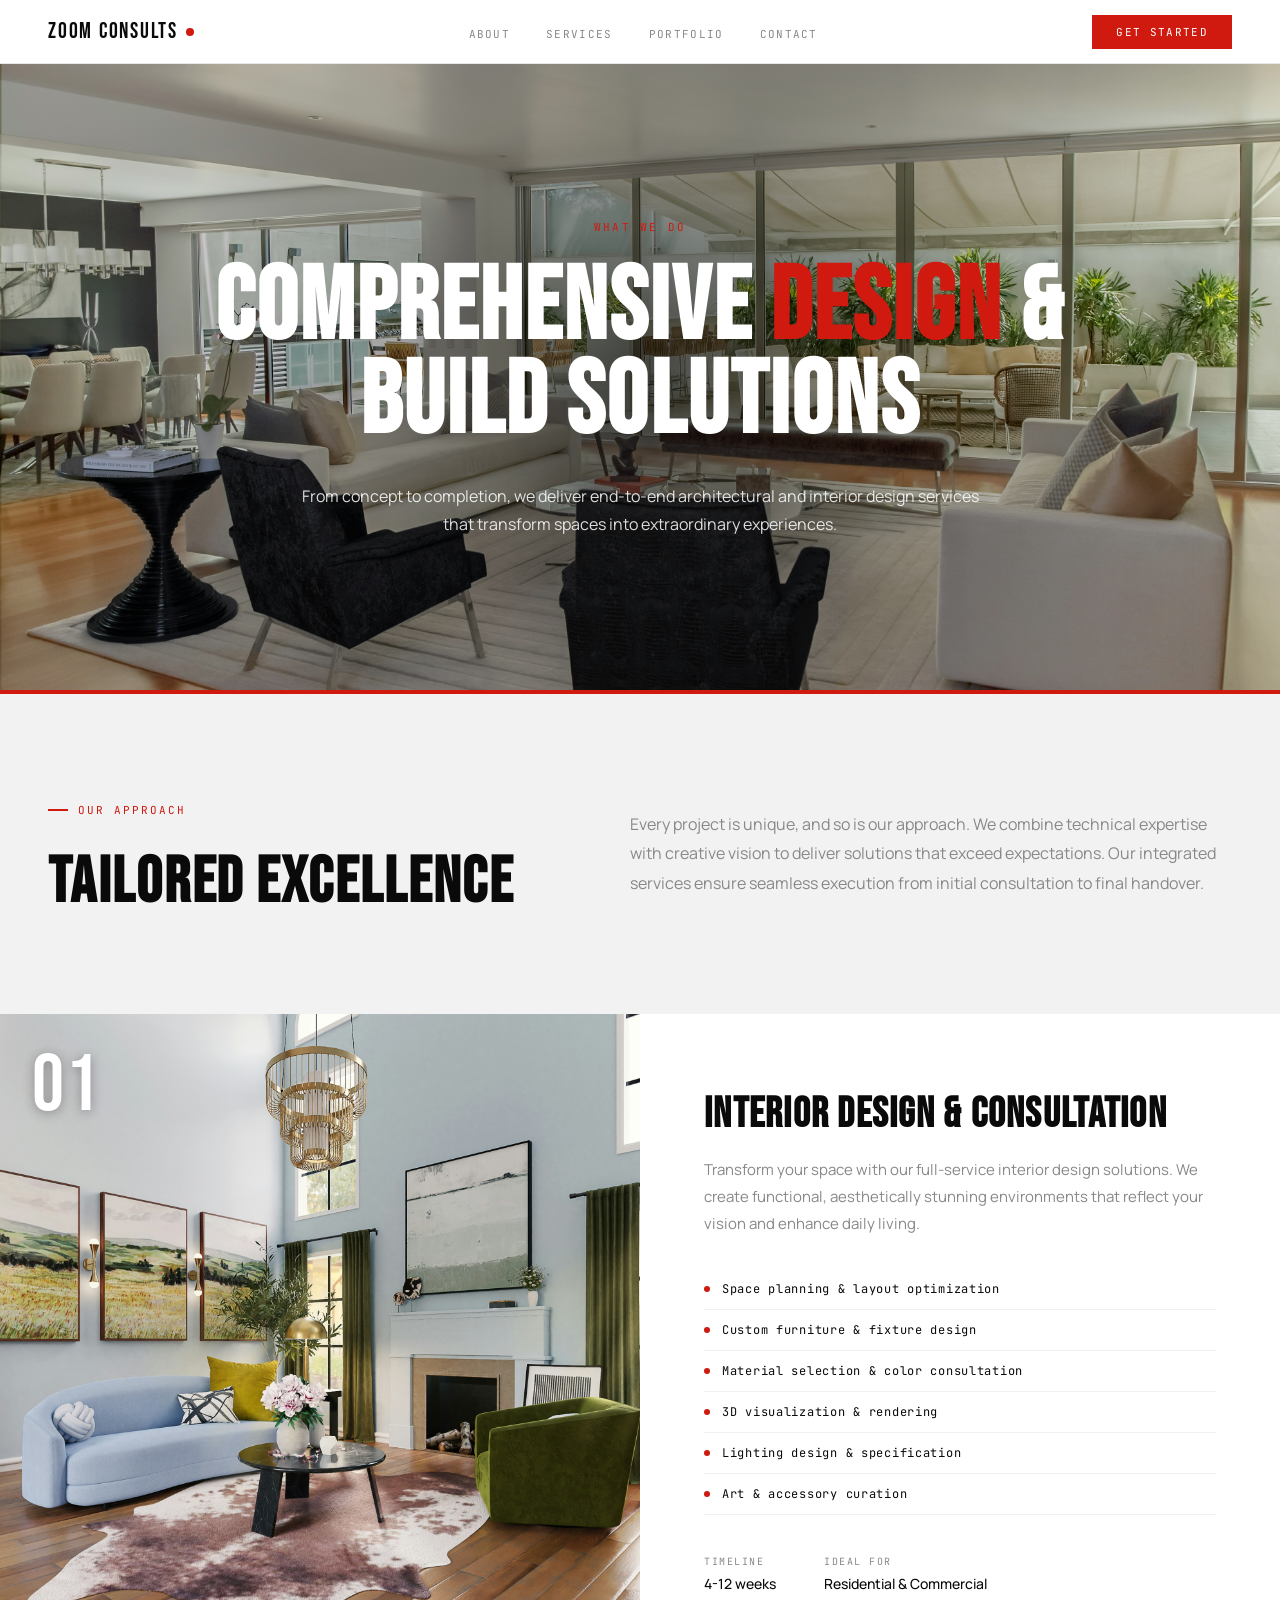
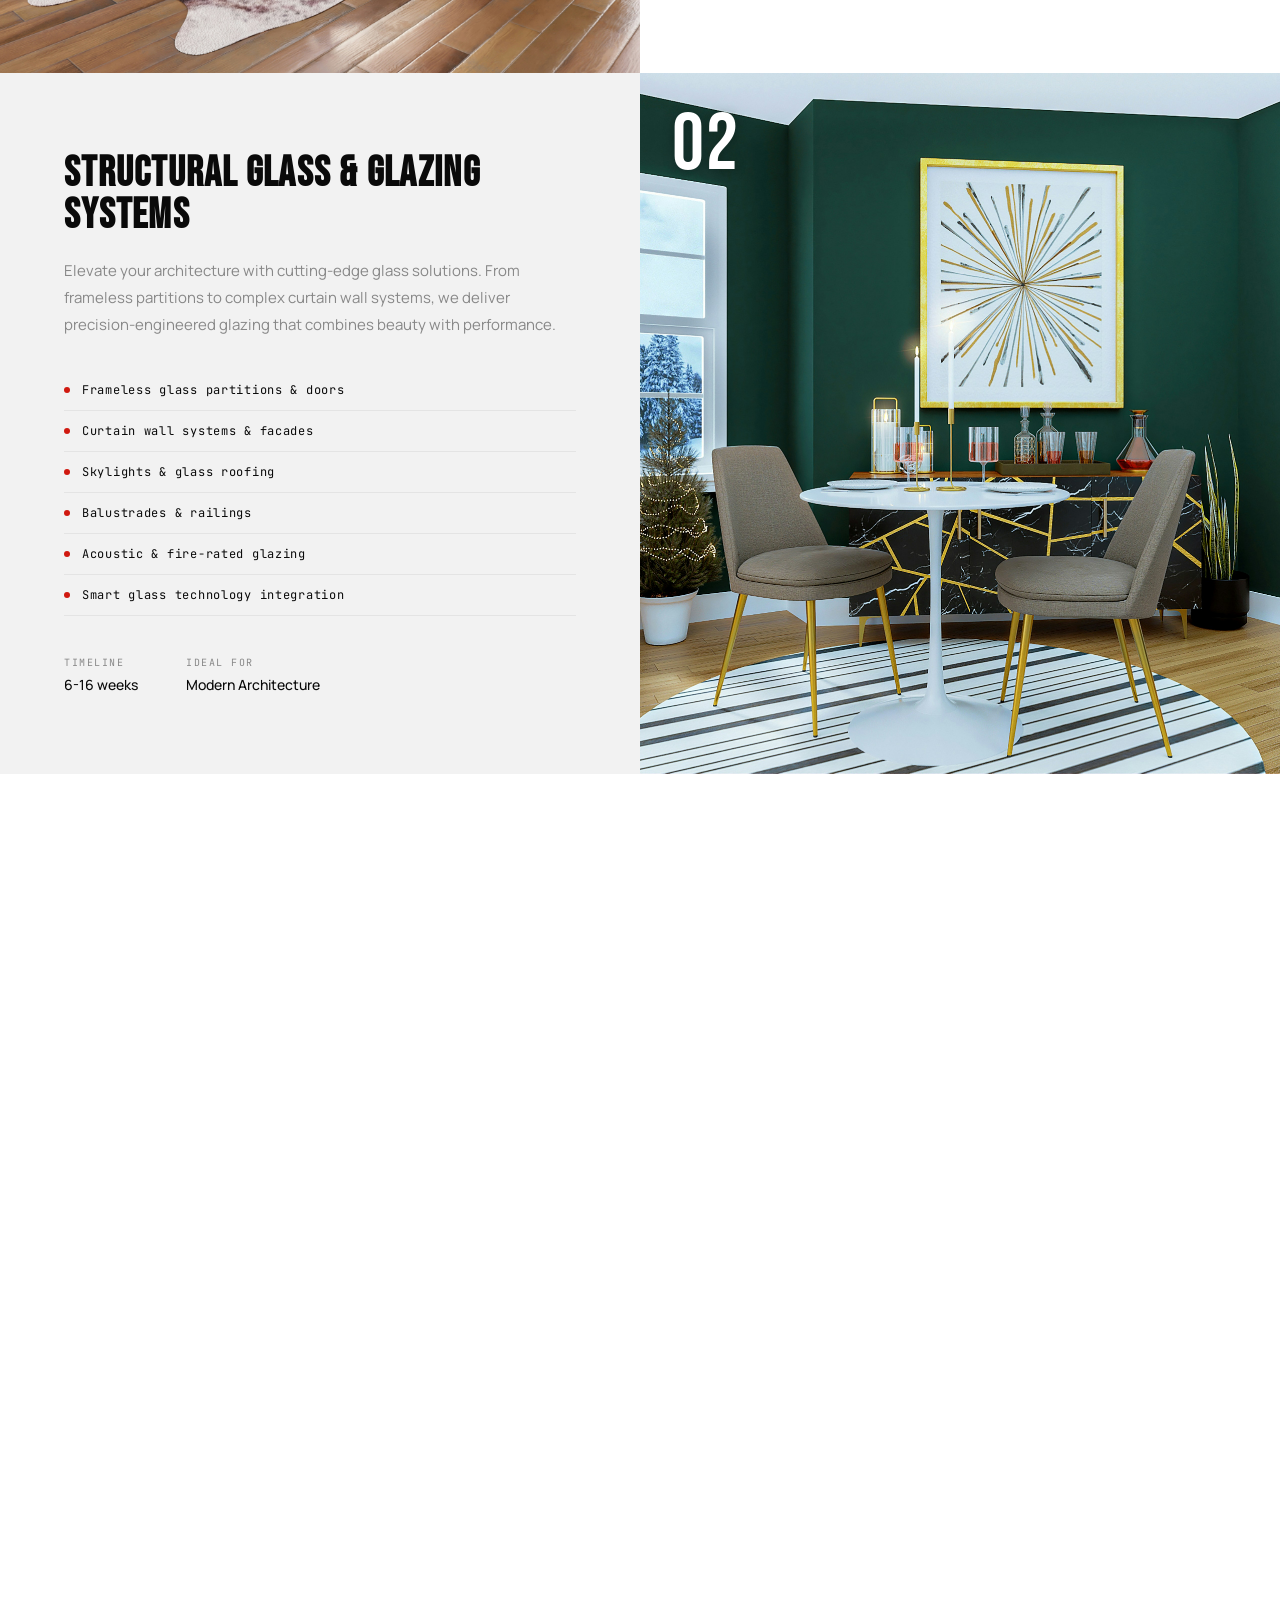
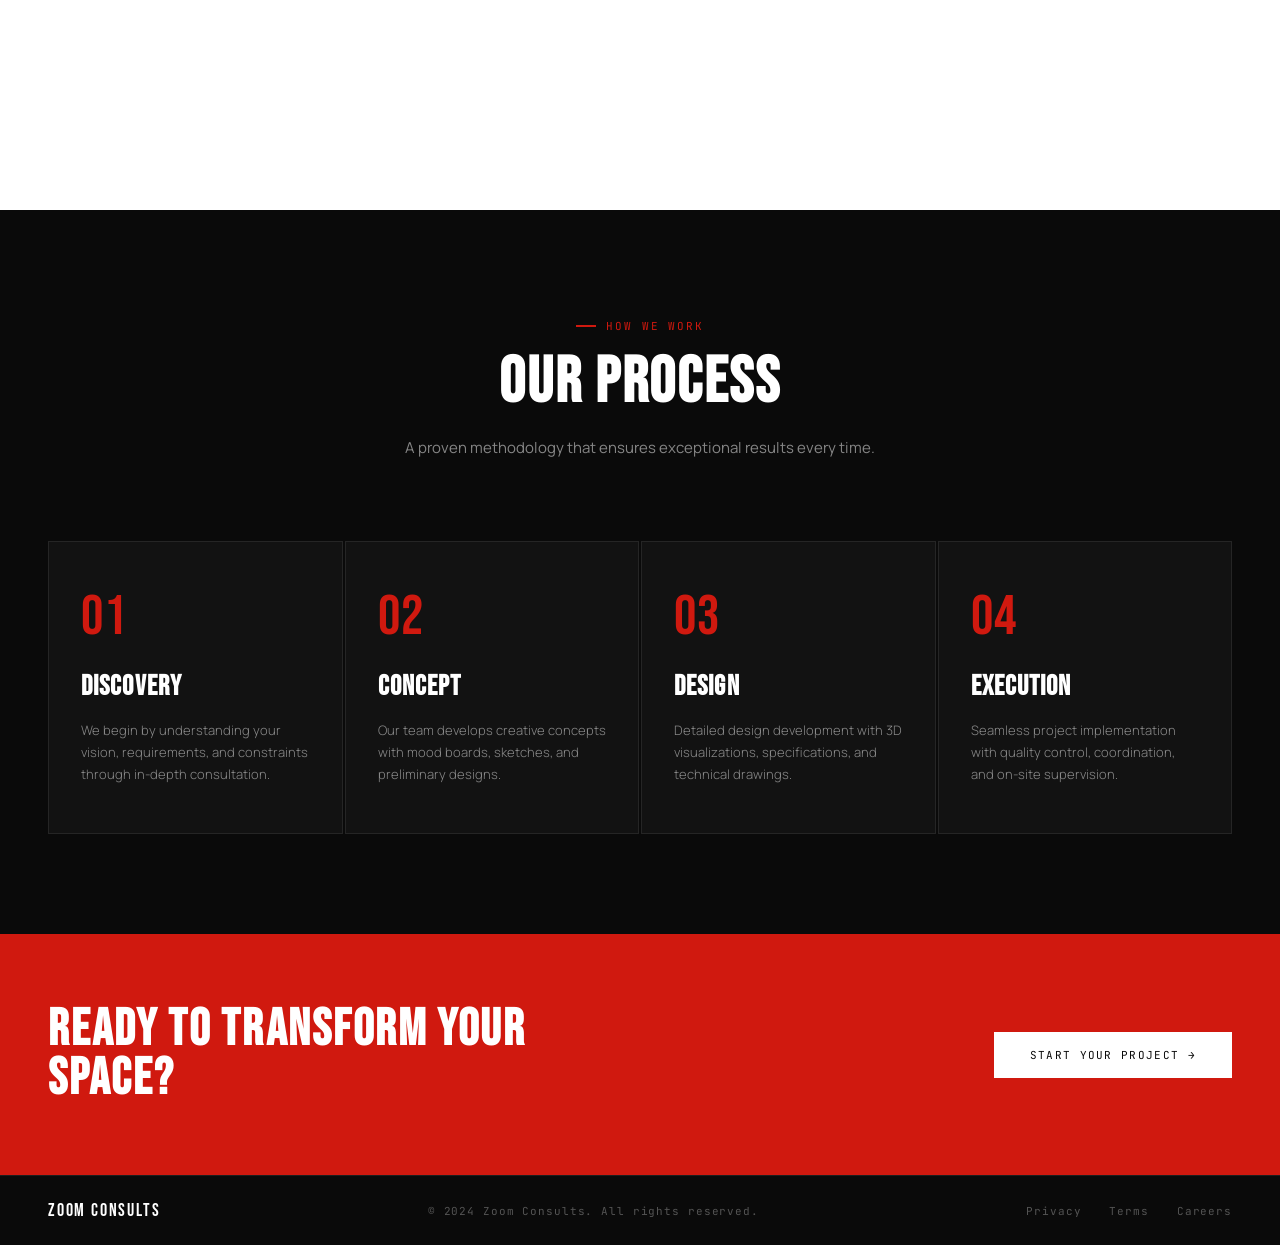
==== services.html @ c6da0308 "Ongoing" ====
<!DOCTYPE html>
<html lang="en">
<head>
    <meta charset="UTF-8">
    <meta name="viewport" content="width=device-width, initial-scale=1.0">
    <title>Our Services - Zoom Consults</title>
    <link rel="preconnect" href="https://fonts.googleapis.com">
    <link rel="preconnect" href="https://fonts.gstatic.com" crossorigin>
    <link href="https://fonts.googleapis.com/css2?family=Bebas+Neue&family=JetBrains+Mono:wght@300;400;500&family=Manrope:wght@300;400;500;600&display=swap" rel="stylesheet">
    <link rel="stylesheet" href="services-styles.css">
</head>
<body>
    <nav>
        <a href="index.html" class="logo">ZOOM CONSULTS<span class="logo-dot"></span></a>
        <ul class="nav-links">
            <li><a href="index.html#about">About</a></li>
            <li><a href="services.html">Services</a></li>
            <li><a href="index.html#showcase">Portfolio</a></li>
            <li><a href="index.html#contact">Contact</a></li>
        </ul>
        <button class="nav-btn" onclick="go('contact')">Get Started</button>
        <button class="burger" onclick="openMob()">
            <span></span><span></span><span></span>
        </button>
    </nav>

    <div class="mob-menu">
        <button class="mob-close" onclick="closeMob()">&times;</button>
        <a href="index.html#about" onclick="closeMob()">About</a>
        <a href="services.html" onclick="closeMob()">Services</a>
        <a href="index.html#showcase" onclick="closeMob()">Portfolio</a>
        <a href="index.html#contact" onclick="closeMob()">Contact</a>
    </div>

    <section class="services-hero">
        <div class="services-hero-content">
            <span class="hero-tag">WHAT WE DO</span>
            <h1 class="hero-h1">Comprehensive <span class="acc">Design</span> & Build Solutions</h1>
            <p class="hero-sub">From concept to completion, we deliver end-to-end architectural and interior design services that transform spaces into extraordinary experiences.</p>
        </div>
    </section>

    <section class="services-intro">
        <div class="intro-left">
            <span class="tag">OUR APPROACH</span>
            <h2 class="st">Tailored Excellence</h2>
        </div>
        <div class="intro-right">
            <p>Every project is unique, and so is our approach. We combine technical expertise with creative vision to deliver solutions that exceed expectations. Our integrated services ensure seamless execution from initial consultation to final handover.</p>
        </div>
    </section>

    <section class="service-detail reveal">
        <div class="detail-img">
            <img src="img/d3.jpg" alt="Interior Design">
            <span class="detail-num">01</span>
        </div>
        <div class="detail-content">
            <h3 class="detail-title">Interior Design & Consultation</h3>
            <p class="detail-desc">Transform your space with our full-service interior design solutions. We create functional, aesthetically stunning environments that reflect your vision and enhance daily living.</p>
            <ul class="detail-list">
                <li>Space planning & layout optimization</li>
                <li>Custom furniture & fixture design</li>
                <li>Material selection & color consultation</li>
                <li>3D visualization & rendering</li>
                <li>Lighting design & specification</li>
                <li>Art & accessory curation</li>
            </ul>
            <div class="detail-meta">
                <div class="meta-item">
                    <span class="meta-label">Timeline</span>
                    <span class="meta-value">4-12 weeks</span>
                </div>
                <div class="meta-item">
                    <span class="meta-label">Ideal For</span>
                    <span class="meta-value">Residential & Commercial</span>
                </div>
            </div>
        </div>
    </section>

    <section class="service-detail reverse reveal">
        <div class="detail-img">
            <img src="img/d5.jpg" alt="Structural Glass">
            <span class="detail-num">02</span>
        </div>
        <div class="detail-content">
            <h3 class="detail-title">Structural Glass & Glazing Systems</h3>
            <p class="detail-desc">Elevate your architecture with cutting-edge glass solutions. From frameless partitions to complex curtain wall systems, we deliver precision-engineered glazing that combines beauty with performance.</p>
            <ul class="detail-list">
                <li>Frameless glass partitions & doors</li>
                <li>Curtain wall systems & facades</li>
                <li>Skylights & glass roofing</li>
                <li>Balustrades & railings</li>
                <li>Acoustic & fire-rated glazing</li>
                <li>Smart glass technology integration</li>
            </ul>
            <div class="detail-meta">
                <div class="meta-item">
                    <span class="meta-label">Timeline</span>
                    <span class="meta-value">6-16 weeks</span>
                </div>
                <div class="meta-item">
                    <span class="meta-label">Ideal For</span>
                    <span class="meta-value">Modern Architecture</span>
                </div>
            </div>
        </div>
    </section>

    <section class="service-detail reveal">
        <div class="detail-img">
            <img src="img/d6.jpg" alt="Project Management">
            <span class="detail-num">03</span>
        </div>
        <div class="detail-content">
            <h3 class="detail-title">End-to-End Project Management</h3>
            <p class="detail-desc">Leave the complexity to us. Our experienced project managers oversee every detail, ensuring your project is delivered on time, within budget, and to the highest standards.</p>
            <ul class="detail-list">
                <li>Project planning & scheduling</li>
                <li>Budget management & cost control</li>
                <li>Contractor coordination & supervision</li>
                <li>Quality assurance & inspections</li>
                <li>Permit & regulatory compliance</li>
                <li>Client communication & reporting</li>
            </ul>
            <div class="detail-meta">
                <div class="meta-item">
                    <span class="meta-label">Timeline</span>
                    <span class="meta-value">Project-dependent</span>
                </div>
                <div class="meta-item">
                    <span class="meta-label">Ideal For</span>
                    <span class="meta-value">All Project Scales</span>
                </div>
            </div>
        </div>
    </section>

    <section class="service-detail reverse reveal">
        <div class="detail-img">
            <img src="img/d7.jpg" alt="Training Academy">
            <span class="detail-num">04</span>
        </div>
        <div class="detail-content">
            <h3 class="detail-title">Design Training Academy</h3>
            <p class="detail-desc">Empower your team with industry-leading training. Our academy offers comprehensive programs for design professionals, from foundational skills to advanced specializations.</p>
            <ul class="detail-list">
                <li>Interior design fundamentals</li>
                <li>Technical drawing & CAD software</li>
                <li>3D modeling & visualization</li>
                <li>Material science & specifications</li>
                <li>Project management essentials</li>
                <li>Business development for designers</li>
            </ul>
            <div class="detail-meta">
                <div class="meta-item">
                    <span class="meta-label">Timeline</span>
                    <span class="meta-value">4-24 weeks</span>
                </div>
                <div class="meta-item">
                    <span class="meta-label">Ideal For</span>
                    <span class="meta-value">Professionals & Students</span>
                </div>
            </div>
        </div>
    </section>

    <section class="service-detail reveal">
        <div class="detail-img">
            <img src="img/d8.jpg" alt="Vendor Network">
            <span class="detail-num">05</span>
        </div>
        <div class="detail-content">
            <h3 class="detail-title">Vendor & Artisan Network</h3>
            <p class="detail-desc">Access our curated network of trusted suppliers and skilled craftspeople. We connect you with the best resources to bring your vision to life with quality and reliability.</p>
            <ul class="detail-list">
                <li>Premium material suppliers</li>
                <li>Custom furniture manufacturers</li>
                <li>Specialized contractors & installers</li>
                <li>Artisan craftspeople & finishers</li>
                <li>Technology & automation partners</li>
                <li>Sustainable & eco-friendly vendors</li>
            </ul>
            <div class="detail-meta">
                <div class="meta-item">
                    <span class="meta-label">Timeline</span>
                    <span class="meta-value">Immediate access</span>
                </div>
                <div class="meta-item">
                    <span class="meta-label">Ideal For</span>
                    <span class="meta-value">All Projects</span>
                </div>
            </div>
        </div>
    </section>

    <section class="service-detail reverse reveal">
        <div class="detail-img">
            <img src="img/d10.jpg" alt="Architectural Design">
            <span class="detail-num">06</span>
        </div>
        <div class="detail-content">
            <h3 class="detail-title">Architectural Design Services</h3>
            <p class="detail-desc">Create buildings that inspire. Our architectural team designs innovative, sustainable structures that harmonize form, function, and environmental responsibility.</p>
            <ul class="detail-list">
                <li>Conceptual design & master planning</li>
                <li>Architectural drawings & documentation</li>
                <li>Building code compliance</li>
                <li>Sustainable design strategies</li>
                <li>Renovation & adaptive reuse</li>
                <li>Construction administration</li>
            </ul>
            <div class="detail-meta">
                <div class="meta-item">
                    <span class="meta-label">Timeline</span>
                    <span class="meta-value">12-36 weeks</span>
                </div>
                <div class="meta-item">
                    <span class="meta-label">Ideal For</span>
                    <span class="meta-value">New Construction</span>
                </div>
            </div>
        </div>
    </section>

    <section class="process-section">
        <div class="process-header">
            <span class="tag">HOW WE WORK</span>
            <h2 class="st">Our Process</h2>
            <p>A proven methodology that ensures exceptional results every time.</p>
        </div>
        <div class="process-grid">
            <div class="process-card reveal d1">
                <span class="process-num">01</span>
                <h4>Discovery</h4>
                <p>We begin by understanding your vision, requirements, and constraints through in-depth consultation.</p>
            </div>
            <div class="process-card reveal d2">
                <span class="process-num">02</span>
                <h4>Concept</h4>
                <p>Our team develops creative concepts with mood boards, sketches, and preliminary designs.</p>
            </div>
            <div class="process-card reveal d3">
                <span class="process-num">03</span>
                <h4>Design</h4>
                <p>Detailed design development with 3D visualizations, specifications, and technical drawings.</p>
            </div>
            <div class="process-card reveal d4">
                <span class="process-num">04</span>
                <h4>Execution</h4>
                <p>Seamless project implementation with quality control, coordination, and on-site supervision.</p>
            </div>
        </div>
    </section>

    <section class="cta-band">
        <h2>Ready to Transform Your Space?</h2>
        <a href="index.html#contact" class="btn-white">Start Your Project →</a>
    </section>

    <footer>
        <div class="foot-logo">ZOOM CONSULTS</div>
        <div class="foot-copy">© 2024 Zoom Consults. All rights reserved.</div>
        <div class="foot-links">
            <a href="#">Privacy</a>
            <a href="#">Terms</a>
            <a href="#">Careers</a>
        </div>
    </footer>

    <script src="script.js"></script>
</body>
</html>
---- services-styles.css ----
*, *::before, *::after { margin: 0; padding: 0; box-sizing: border-box; }
html { scroll-behavior: smooth; }
body { background: #fff; color: #0a0a0a; font-family: 'Manrope', sans-serif; overflow-x: hidden; }
img { display: block; width: 100%; height: 100%; object-fit: cover; }
a { text-decoration: none; color: inherit; }
:root {
  --black: #0a0a0a; --red: #d0190f; --red2: #b01208;
  --white: #ffffff; --grey: #f2f2f2; --muted: #888;
  --f-d: 'Bebas Neue', sans-serif;
  --f-b: 'Manrope', sans-serif;
  --f-m: 'JetBrains Mono', monospace;
}

/* NAV */
nav {
  position: fixed; top: 0; left: 0; right: 0; z-index: 100;
  background: var(--white); border-bottom: 1px solid #e8e8e8;
  display: flex; align-items: center; justify-content: space-between;
  padding: 0 48px; height: 64px; transition: box-shadow .3s;
}
nav.shadow { box-shadow: 0 2px 24px rgba(0,0,0,.07); }
.logo { font-family: var(--f-d); font-size: 22px; letter-spacing: .08em; color: var(--black); display: flex; align-items: center; gap: 8px; }
.logo-dot { width: 8px; height: 8px; background: var(--red); border-radius: 50%; flex-shrink: 0; }
.nav-links { display: flex; align-items: center; gap: 36px; list-style: none; }
.nav-links a { font-family: var(--f-m); font-size: 11px; letter-spacing: .12em; text-transform: uppercase; color: var(--muted); transition: color .2s; position: relative; padding-bottom: 2px; }
.nav-links a::after { content: ''; position: absolute; bottom: -2px; left: 0; width: 0; height: 2px; background: var(--red); transition: width .25s; }
.nav-links a:hover { color: var(--black); }
.nav-links a:hover::after { width: 100%; }
.nav-btn { background: var(--red); color: var(--white); font-family: var(--f-m); font-size: 11px; letter-spacing: .12em; text-transform: uppercase; padding: 10px 24px; border: none; cursor: pointer; transition: background .2s; }
.nav-btn:hover { background: var(--red2); }
.burger { display: none; flex-direction: column; gap: 5px; background: none; border: none; cursor: pointer; }
.burger span { display: block; width: 22px; height: 2px; background: var(--black); }

/* MOBILE MENU */
.mob-menu { display: none; position: fixed; inset: 0; z-index: 99; background: var(--black); flex-direction: column; align-items: center; justify-content: center; gap: 40px; }
.mob-menu.open { display: flex; }
.mob-menu a { font-family: var(--f-d); font-size: 52px; letter-spacing: .06em; color: var(--white); transition: color .2s; }
.mob-menu a:hover { color: var(--red); }
.mob-close { position: absolute; top: 20px; right: 32px; background: none; border: none; color: var(--white); font-size: 32px; cursor: pointer; line-height: 1; }

/* SERVICES HERO */
.services-hero {
  margin-top: 64px;
  background: url('img/d11.jpg') center/cover no-repeat;
  min-height: 70vh;
  display: flex;
  align-items: center;
  justify-content: center;
  text-align: center;
  padding: 80px 48px;
  position: relative;
}
.services-hero::before {
  content: '';
  position: absolute;
  inset: 0;
  background: radial-gradient(circle at center, rgba(10, 10, 10, 0.7) 0%, rgba(10, 10, 10, 0.3) 40%, transparent 100%);
  z-index: 0;
}
.services-hero::after {
  content: '';
  position: absolute;
  bottom: 0;
  left: 0;
  right: 0;
  height: 4px;
  background: var(--red);
}
.services-hero-content {
  max-width: 900px;
  position: relative;
  z-index: 1;
}
.hero-tag { font-family: var(--f-m); font-size: 11px; letter-spacing: .2em; text-transform: uppercase; color: var(--red); margin-bottom: 28px; display: block; }
.hero-h1 { font-family: var(--f-d); font-size: clamp(64px, 8vw, 120px); line-height: .92; letter-spacing: .02em; color: var(--white); margin-bottom: 32px; }
.hero-h1 .acc { color: var(--red); }
.hero-sub { font-size: 16px; font-weight: 400; line-height: 1.75; color: rgba(255,255,255,.85); max-width: 700px; margin: 0 auto; }

/* SERVICES INTRO */
.services-intro {
  padding: 100px 48px;
  background: var(--grey);
  display: grid;
  grid-template-columns: 1fr 1.2fr;
  gap: 80px;
  align-items: center;
}
.intro-left h2 { margin-top: 16px; }
.intro-right p {
  font-size: 16px;
  line-height: 1.85;
  color: var(--muted);
  font-weight: 400;
}

/* SHARED */
.tag { display: inline-flex; align-items: center; gap: 10px; font-family: var(--f-m); font-size: 11px; letter-spacing: .18em; text-transform: uppercase; color: var(--red); margin-bottom: 20px; }
.tag::before { content: ''; display: block; width: 20px; height: 2px; background: var(--red); }
h2.st { font-family: var(--f-d); font-size: clamp(48px, 5vw, 80px); letter-spacing: .03em; line-height: .95; color: var(--black); }
.reveal { opacity: 0; transform: translateY(24px); transition: opacity .7s ease, transform .7s ease; }
.reveal.visible { opacity: 1; transform: translateY(0); }
.d1 { transition-delay: .1s; } .d2 { transition-delay: .2s; } .d3 { transition-delay: .3s; } .d4 { transition-delay: .4s; }

/* SERVICE DETAIL */
.service-detail {
  display: grid;
  grid-template-columns: 1fr 1fr;
  min-height: 600px;
  background: var(--white);
}
.service-detail.reverse {
  background: var(--grey);
}
.service-detail.reverse .detail-img {
  order: 2;
}
.service-detail.reverse .detail-content {
  order: 1;
}
.detail-img {
  position: relative;
  overflow: hidden;
}
.detail-img img {
  transition: transform .6s cubic-bezier(.4,0,.2,1);
}
.service-detail:hover .detail-img img {
  transform: scale(1.05);
}
.detail-num {
  position: absolute;
  top: 32px;
  left: 32px;
  font-family: var(--f-d);
  font-size: 80px;
  letter-spacing: .02em;
  color: var(--white);
  text-shadow: 0 2px 12px rgba(0,0,0,.3);
  line-height: 1;
}
.detail-content {
  padding: 80px 64px;
  display: flex;
  flex-direction: column;
  justify-content: center;
}
.detail-title {
  font-family: var(--f-d);
  font-size: 42px;
  letter-spacing: .03em;
  color: var(--black);
  margin-bottom: 20px;
  line-height: 1;
}
.detail-desc {
  font-size: 15px;
  line-height: 1.8;
  color: var(--muted);
  margin-bottom: 32px;
  font-weight: 400;
}
.detail-list {
  list-style: none;
  margin-bottom: 40px;
}
.detail-list li {
  display: flex;
  align-items: center;
  gap: 12px;
  font-family: var(--f-m);
  font-size: 12px;
  letter-spacing: .06em;
  color: var(--black);
  padding: 12px 0;
  border-bottom: 1px solid rgba(0,0,0,.06);
}
.detail-list li::before {
  content: '';
  width: 6px;
  height: 6px;
  background: var(--red);
  border-radius: 50%;
  flex-shrink: 0;
}
.detail-meta {
  display: flex;
  gap: 48px;
}
.meta-item {
  display: flex;
  flex-direction: column;
  gap: 6px;
}
.meta-label {
  font-family: var(--f-m);
  font-size: 10px;
  letter-spacing: .15em;
  text-transform: uppercase;
  color: var(--muted);
}
.meta-value {
  font-family: var(--f-b);
  font-size: 14px;
  font-weight: 500;
  color: var(--black);
}

/* PROCESS SECTION */
.process-section {
  background: var(--black);
  padding: 100px 48px;
}
.process-header {
  text-align: center;
  max-width: 700px;
  margin: 0 auto 80px;
}
.process-header h2 {
  color: var(--white);
  margin-bottom: 20px;
}
.process-header p {
  font-size: 15px;
  line-height: 1.8;
  color: rgba(255,255,255,.5);
}
.process-grid {
  display: grid;
  grid-template-columns: repeat(4, 1fr);
  gap: 2px;
}
.process-card {
  background: rgba(255,255,255,.03);
  padding: 48px 32px;
  border: 1px solid rgba(255,255,255,.08);
  transition: background .3s, border-color .3s;
}
.process-card:hover {
  background: rgba(255,255,255,.06);
  border-color: var(--red);
}
.process-num {
  font-family: var(--f-d);
  font-size: 56px;
  letter-spacing: .02em;
  color: var(--red);
  display: block;
  margin-bottom: 24px;
  line-height: 1;
}
.process-card h4 {
  font-family: var(--f-d);
  font-size: 28px;
  letter-spacing: .04em;
  color: var(--white);
  margin-bottom: 16px;
}
.process-card p {
  font-size: 13px;
  line-height: 1.7;
  color: rgba(255,255,255,.5);
  font-weight: 300;
}

/* CTA BAND */
.cta-band { background: var(--red); color: var(--white); padding: 72px 48px; display: flex; align-items: center; justify-content: space-between; gap: 40px; }
.cta-band h2 { font-family: var(--f-d); font-size: clamp(40px, 4vw, 64px); letter-spacing: .04em; line-height: .95; max-width: 560px; }
.btn-white { display: inline-flex; align-items: center; gap: 12px; background: var(--white); color: var(--black); font-family: var(--f-m); font-size: 11px; letter-spacing: .12em; text-transform: uppercase; padding: 16px 36px; transition: background .2s; white-space: nowrap; flex-shrink: 0; }
.btn-white:hover { background: #e8e8e8; }

/* FOOTER */
footer { background: var(--black); border-top: 1px solid rgba(255,255,255,.08); padding: 24px 48px; display: flex; align-items: center; justify-content: space-between; }
.foot-logo { font-family: var(--f-d); font-size: 18px; letter-spacing: .1em; color: var(--white); }
.foot-copy { font-family: var(--f-m); font-size: 11px; letter-spacing: .08em; color: rgba(255,255,255,.3); }
.foot-links { display: flex; gap: 28px; }
.foot-links a { font-family: var(--f-m); font-size: 11px; letter-spacing: .08em; color: rgba(255,255,255,.3); transition: color .2s; }
.foot-links a:hover { color: var(--red); }

/* RESPONSIVE */
@media (max-width: 1024px) {
  nav { padding: 0 24px; }
  .nav-links, .nav-btn { display: none; }
  .burger { display: flex; }
  .services-hero { padding: 60px 24px; min-height: 60vh; }
  .services-intro { grid-template-columns: 1fr; gap: 40px; padding: 80px 24px; }
  .service-detail { grid-template-columns: 1fr; }
  .service-detail.reverse .detail-img { order: 1; }
  .service-detail.reverse .detail-content { order: 2; }
  .detail-img { min-height: 400px; }
  .detail-content { padding: 60px 32px; }
  .process-grid { grid-template-columns: 1fr 1fr; }
  .process-section { padding: 80px 24px; }
  .cta-band { flex-direction: column; padding: 60px 24px; text-align: center; }
  footer { flex-direction: column; gap: 16px; text-align: center; padding: 24px; }
}
@media (max-width: 640px) {
  .process-grid { grid-template-columns: 1fr; }
  .detail-meta { flex-direction: column; gap: 24px; }
}
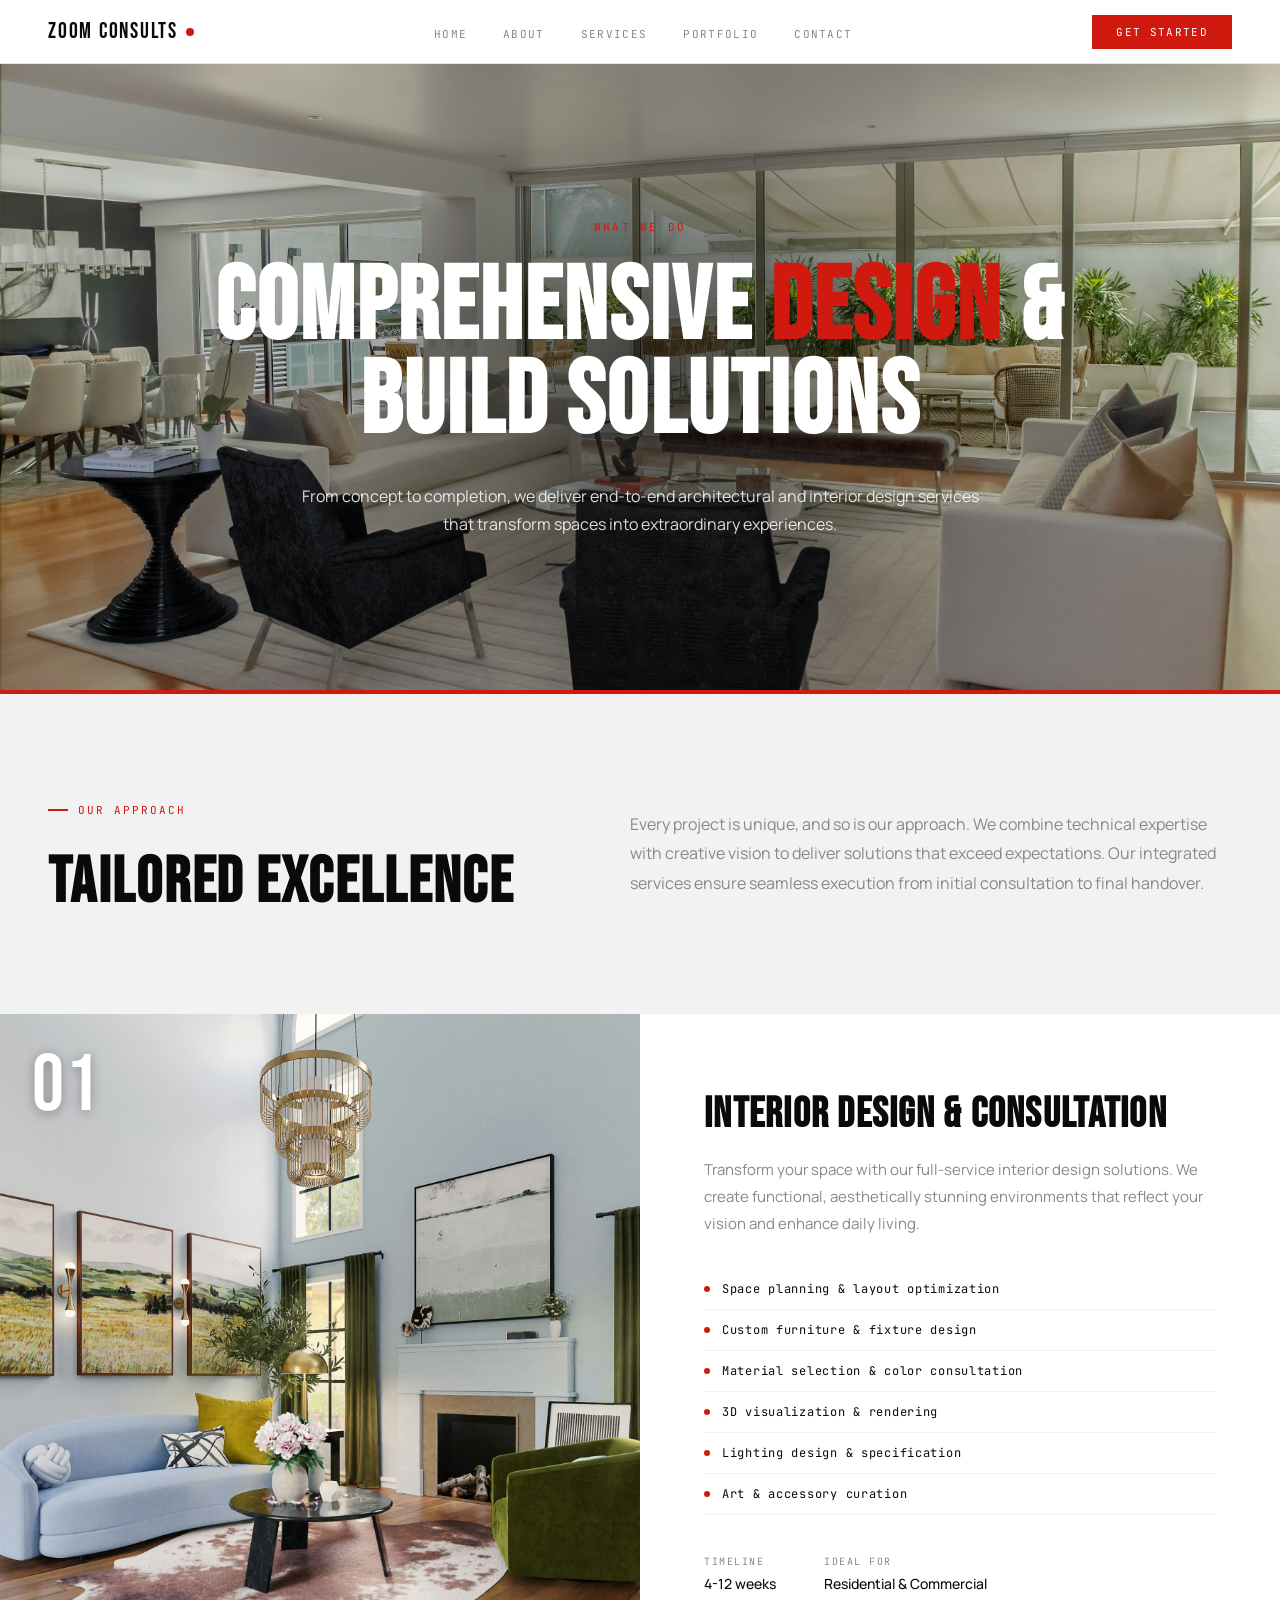
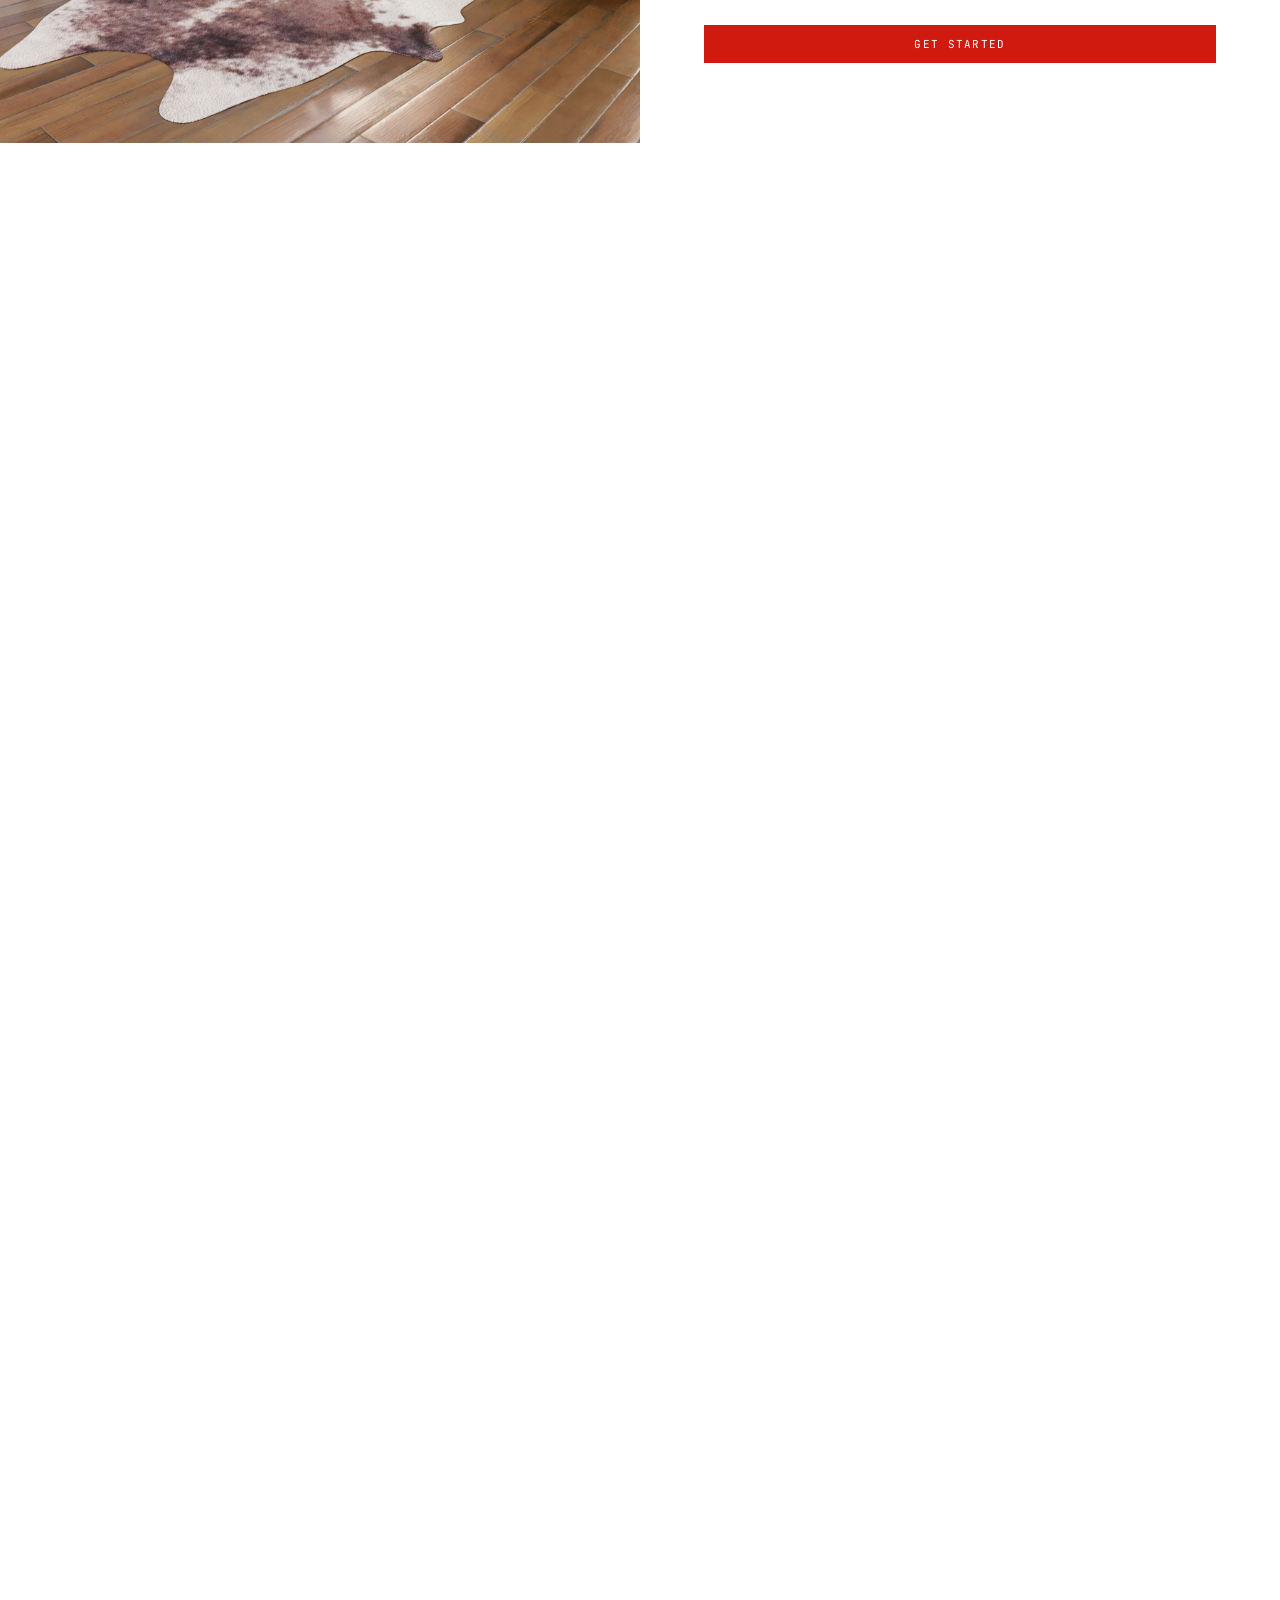
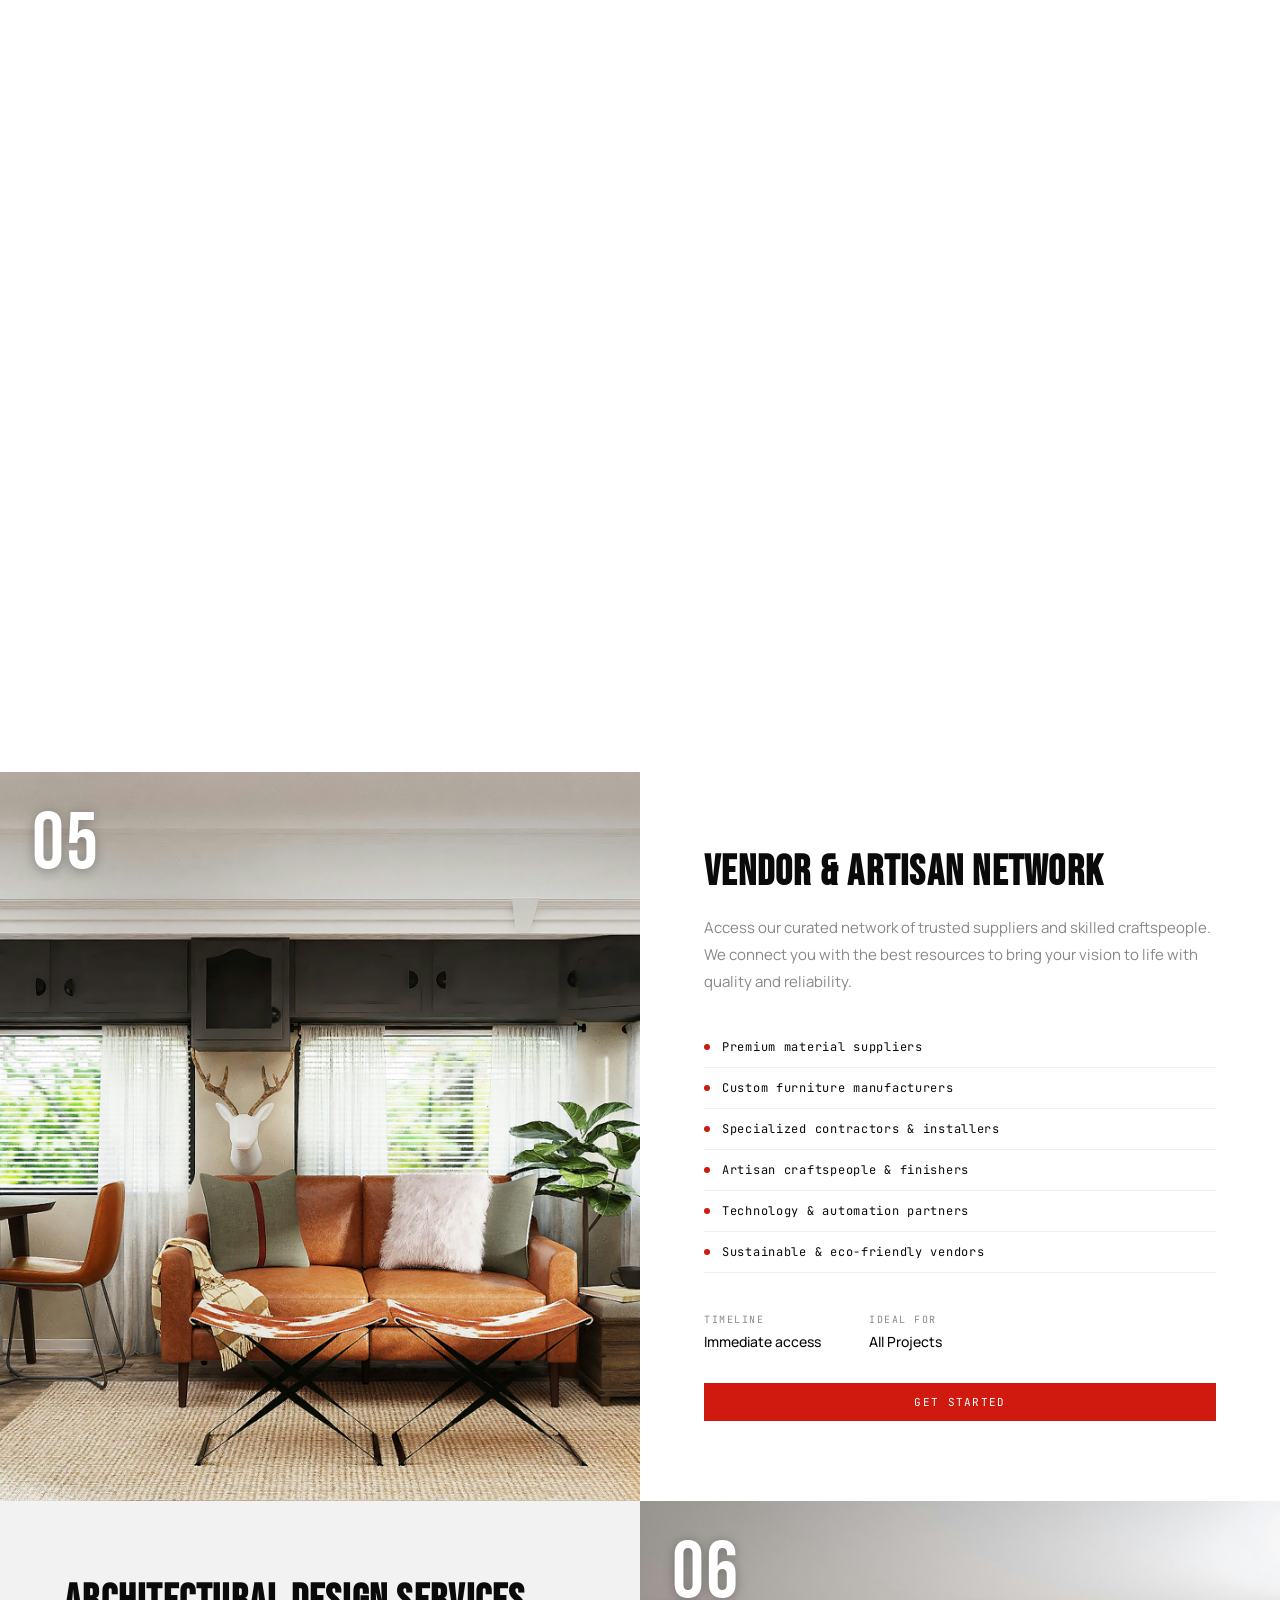
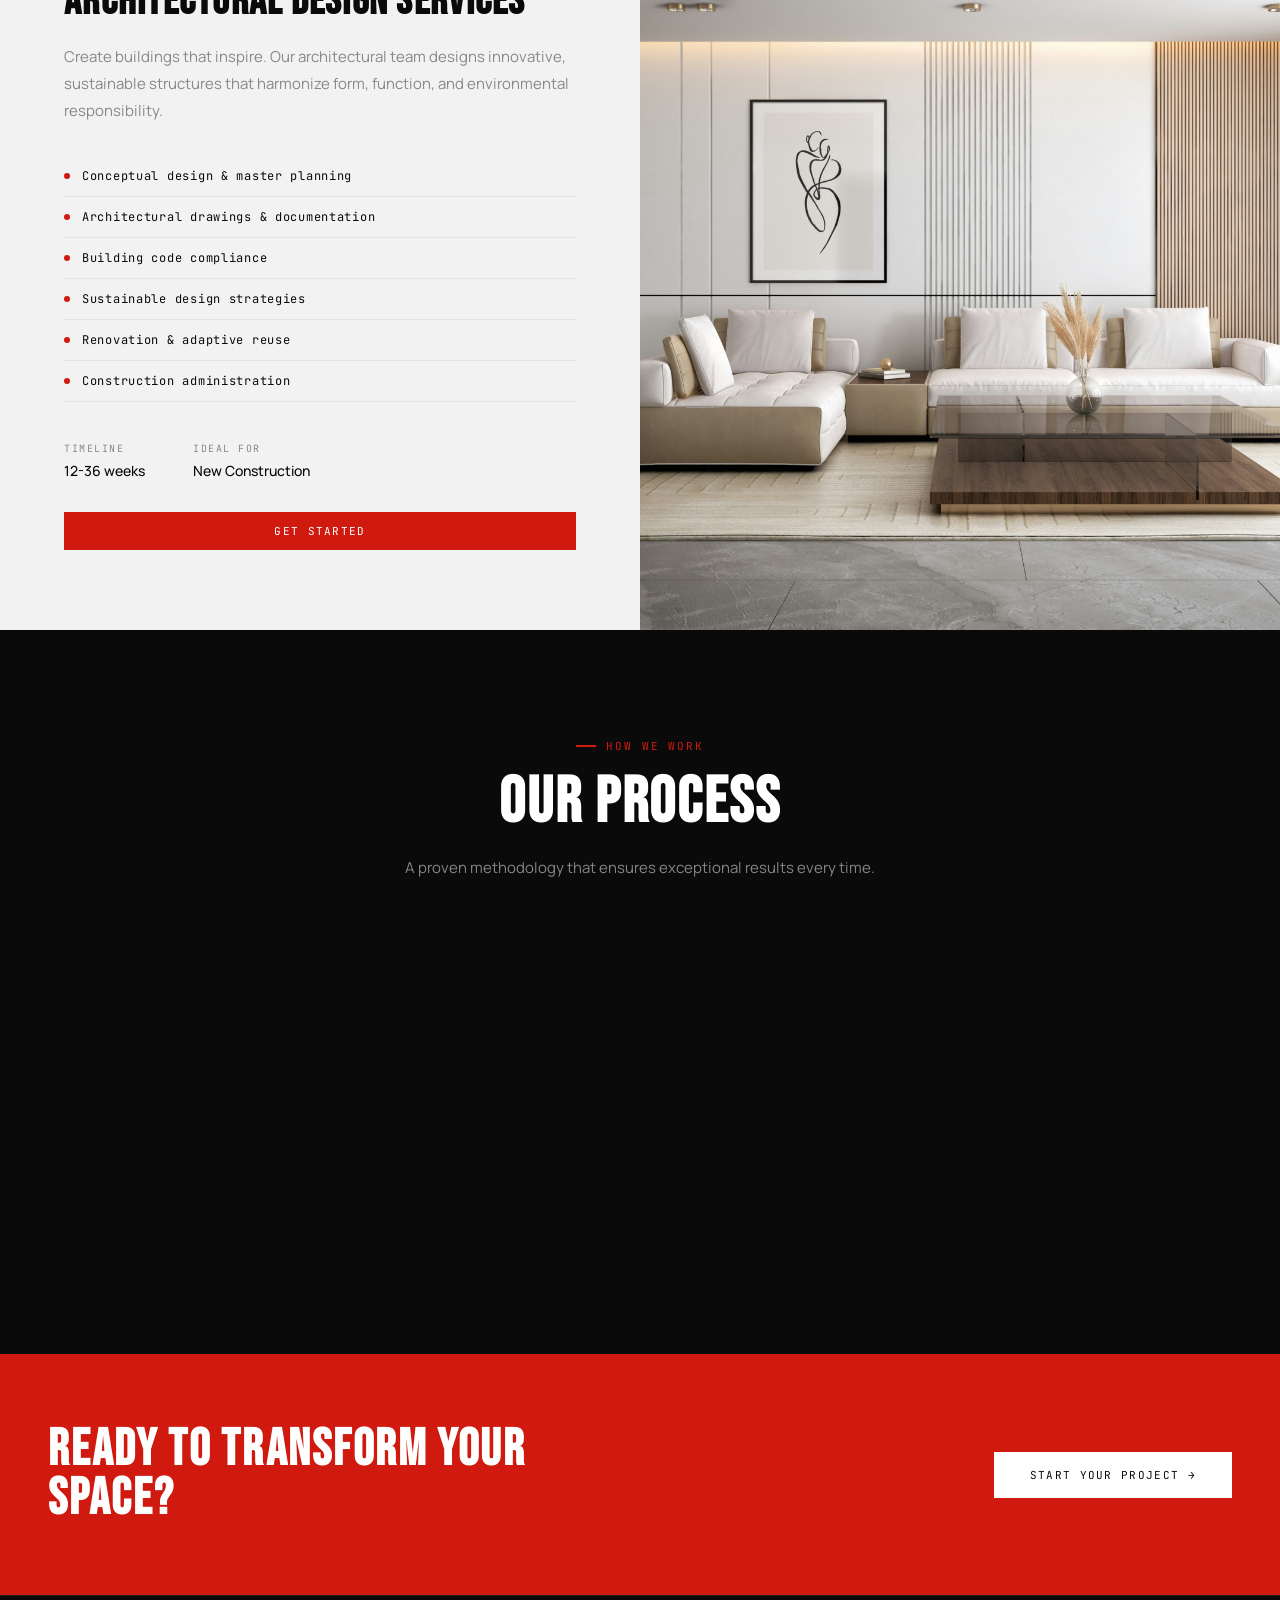
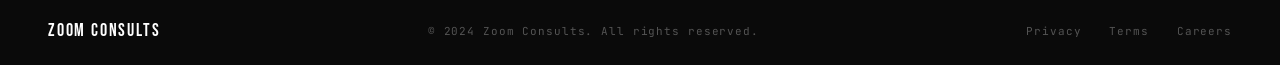
==== commit 20d9dc69: "Ongoing" ====
--- a/services.html
+++ b/services.html
@@ -10,26 +10,28 @@
     <link rel="stylesheet" href="services-styles.css">
 </head>
 <body>
-    <nav>
+    <nav id="nav">
         <a href="index.html" class="logo">ZOOM CONSULTS<span class="logo-dot"></span></a>
         <ul class="nav-links">
-            <li><a href="index.html#about">About</a></li>
+            <li><a href="index.html">Home</a></li>
+            <li><a href="about.html">About</a></li>
             <li><a href="services.html">Services</a></li>
-            <li><a href="index.html#showcase">Portfolio</a></li>
-            <li><a href="index.html#contact">Contact</a></li>
+            <li><a href="portfolio.html">Portfolio</a></li>
+            <li><a href="contact.html">Contact</a></li>
         </ul>
-        <button class="nav-btn" onclick="go('contact')">Get Started</button>
+        <button class="nav-btn" onclick="window.location.href='contact.html'">Get Started</button>
         <button class="burger" onclick="openMob()">
             <span></span><span></span><span></span>
         </button>
     </nav>
 
-    <div class="mob-menu">
+    <div class="mob-menu" id="mobMenu">
         <button class="mob-close" onclick="closeMob()">&times;</button>
-        <a href="index.html#about" onclick="closeMob()">About</a>
+        <a href="index.html" onclick="closeMob()">Home</a>
+        <a href="about.html" onclick="closeMob()">About</a>
         <a href="services.html" onclick="closeMob()">Services</a>
-        <a href="index.html#showcase" onclick="closeMob()">Portfolio</a>
-        <a href="index.html#contact" onclick="closeMob()">Contact</a>
+        <a href="portfolio.html" onclick="closeMob()">Portfolio</a>
+        <a href="contact.html" onclick="closeMob()">Contact</a>
     </div>
 
     <section class="services-hero">
@@ -76,6 +78,7 @@
                     <span class="meta-value">Residential & Commercial</span>
                 </div>
             </div>
+            <a href="contact.html" class="btn-service">Get Started</a>
         </div>
     </section>
 
@@ -105,6 +108,7 @@
                     <span class="meta-value">Modern Architecture</span>
                 </div>
             </div>
+            <a href="contact.html" class="btn-service">Get Started</a>
         </div>
     </section>
 
@@ -134,6 +138,7 @@
                     <span class="meta-value">All Project Scales</span>
                 </div>
             </div>
+            <a href="contact.html" class="btn-service">Get Started</a>
         </div>
     </section>
 
@@ -163,6 +168,7 @@
                     <span class="meta-value">Professionals & Students</span>
                 </div>
             </div>
+            <a href="contact.html" class="btn-service">Get Started</a>
         </div>
     </section>
 
@@ -192,6 +198,7 @@
                     <span class="meta-value">All Projects</span>
                 </div>
             </div>
+            <a href="contact.html" class="btn-service">Get Started</a>
         </div>
     </section>
 
@@ -221,6 +228,7 @@
                     <span class="meta-value">New Construction</span>
                 </div>
             </div>
+            <a href="contact.html" class="btn-service">Get Started</a>
         </div>
     </section>
 
@@ -256,7 +264,7 @@
 
     <section class="cta-band">
         <h2>Ready to Transform Your Space?</h2>
-        <a href="index.html#contact" class="btn-white">Start Your Project →</a>
+        <a href="contact.html" class="btn-white">Start Your Project →</a>
     </section>
 
     <footer>
--- a/services-styles.css
+++ b/services-styles.css
@@ -185,6 +185,7 @@
 .detail-meta {
   display: flex;
   gap: 48px;
+  margin-bottom: 32px;
 }
 .meta-item {
   display: flex;
@@ -203,6 +204,25 @@
   font-size: 14px;
   font-weight: 500;
   color: var(--black);
+}
+.btn-service {
+  display: inline-flex;
+  align-items: center;
+  justify-content: center;
+  gap: 8px;
+  background: var(--red);
+  color: var(--white);
+  font-family: var(--f-m);
+  font-size: 11px;
+  letter-spacing: .12em;
+  text-transform: uppercase;
+  padding: 12px 20px;
+  transition: background .2s;
+  width: auto;
+  min-width: 140px;
+}
+.btn-service:hover {
+  background: var(--red2);
 }
 
 /* PROCESS SECTION */
@@ -281,19 +301,60 @@
   nav { padding: 0 24px; }
   .nav-links, .nav-btn { display: none; }
   .burger { display: flex; }
-  .services-hero { padding: 60px 24px; min-height: 60vh; }
-  .services-intro { grid-template-columns: 1fr; gap: 40px; padding: 80px 24px; }
-  .service-detail { grid-template-columns: 1fr; }
+  .services-hero { padding: 60px 24px; min-height: 50vh; }
+  .hero-tag { font-size: 10px; margin-bottom: 20px; }
+  .hero-h1 { font-size: clamp(40px, 10vw, 72px); }
+  .hero-sub { font-size: 14px; max-width: 100%; }
+  .services-intro { grid-template-columns: 1fr; gap: 32px; padding: 48px 24px; }
+  .intro-left .tag { margin-bottom: 12px; }
+  .intro-left h2.st { font-size: clamp(36px, 8vw, 56px); }
+  .intro-right p { font-size: 14px; }
+  .service-detail { grid-template-columns: 1fr; min-height: auto; }
   .service-detail.reverse .detail-img { order: 1; }
   .service-detail.reverse .detail-content { order: 2; }
-  .detail-img { min-height: 400px; }
-  .detail-content { padding: 60px 32px; }
-  .process-grid { grid-template-columns: 1fr 1fr; }
-  .process-section { padding: 80px 24px; }
-  .cta-band { flex-direction: column; padding: 60px 24px; text-align: center; }
+  .detail-img { min-height: 300px; }
+  .detail-num { font-size: 56px; top: 20px; left: 20px; }
+  .detail-content { padding: 32px 24px; }
+  .detail-title { font-size: 32px; margin-bottom: 16px; }
+  .detail-desc { font-size: 14px; margin-bottom: 24px; }
+  .detail-list { margin-bottom: 24px; }
+  .detail-list li { font-size: 11px; padding: 10px 0; }
+  .detail-meta { flex-wrap: wrap; gap: 24px; }
+  .meta-item { min-width: 120px; }
+  .meta-label { font-size: 9px; }
+  .meta-value { font-size: 13px; }
+  .btn-service { width: 100%; justify-content: center; }
+  .process-section { padding: 48px 24px; background: var(--black); }
+  .process-header { margin-bottom: 40px; padding: 0 16px; }
+  .process-header .tag { margin-bottom: 12px; }
+  .process-header h2.st { font-size: clamp(36px, 8vw, 56px); color: var(--white); }
+  .process-header p { font-size: 14px; }
+  .process-grid { grid-template-columns: 1fr 1fr; gap: 2px; }
+  .process-card { padding: 32px 20px; }
+  .process-num { font-size: 44px; margin-bottom: 16px; }
+  .process-card h4 { font-size: 22px; margin-bottom: 12px; }
+  .process-card p { font-size: 12px; }
+  .cta-band { flex-direction: column; padding: 48px 24px; text-align: center; gap: 24px; }
+  .cta-band h2 { font-size: clamp(32px, 8vw, 48px); }
   footer { flex-direction: column; gap: 16px; text-align: center; padding: 24px; }
 }
 @media (max-width: 640px) {
+  .logo { font-size: 18px; }
+  .services-hero { padding: 48px 20px; min-height: 45vh; }
+  .hero-h1 { font-size: 36px; }
+  .hero-sub { font-size: 13px; }
+  .services-intro { padding: 40px 20px; }
+  .services-intro h2.st { font-size: 32px; }
+  .detail-img { min-height: 250px; }
+  .detail-content { padding: 24px 20px; }
+  .detail-title { font-size: 26px; }
+  .detail-meta { flex-direction: column; gap: 16px; }
+  .meta-item { min-width: auto; }
+  .process-section { padding: 40px 20px; }
+  .process-header h2.st { font-size: 32px; }
   .process-grid { grid-template-columns: 1fr; }
-  .detail-meta { flex-direction: column; gap: 24px; }
-}
+  .process-card { padding: 24px 20px; }
+  .cta-band { padding: 40px 20px; }
+  .cta-band h2 { font-size: 28px; }
+  .btn-white { padding: 14px 24px; font-size: 10px; }
+}
